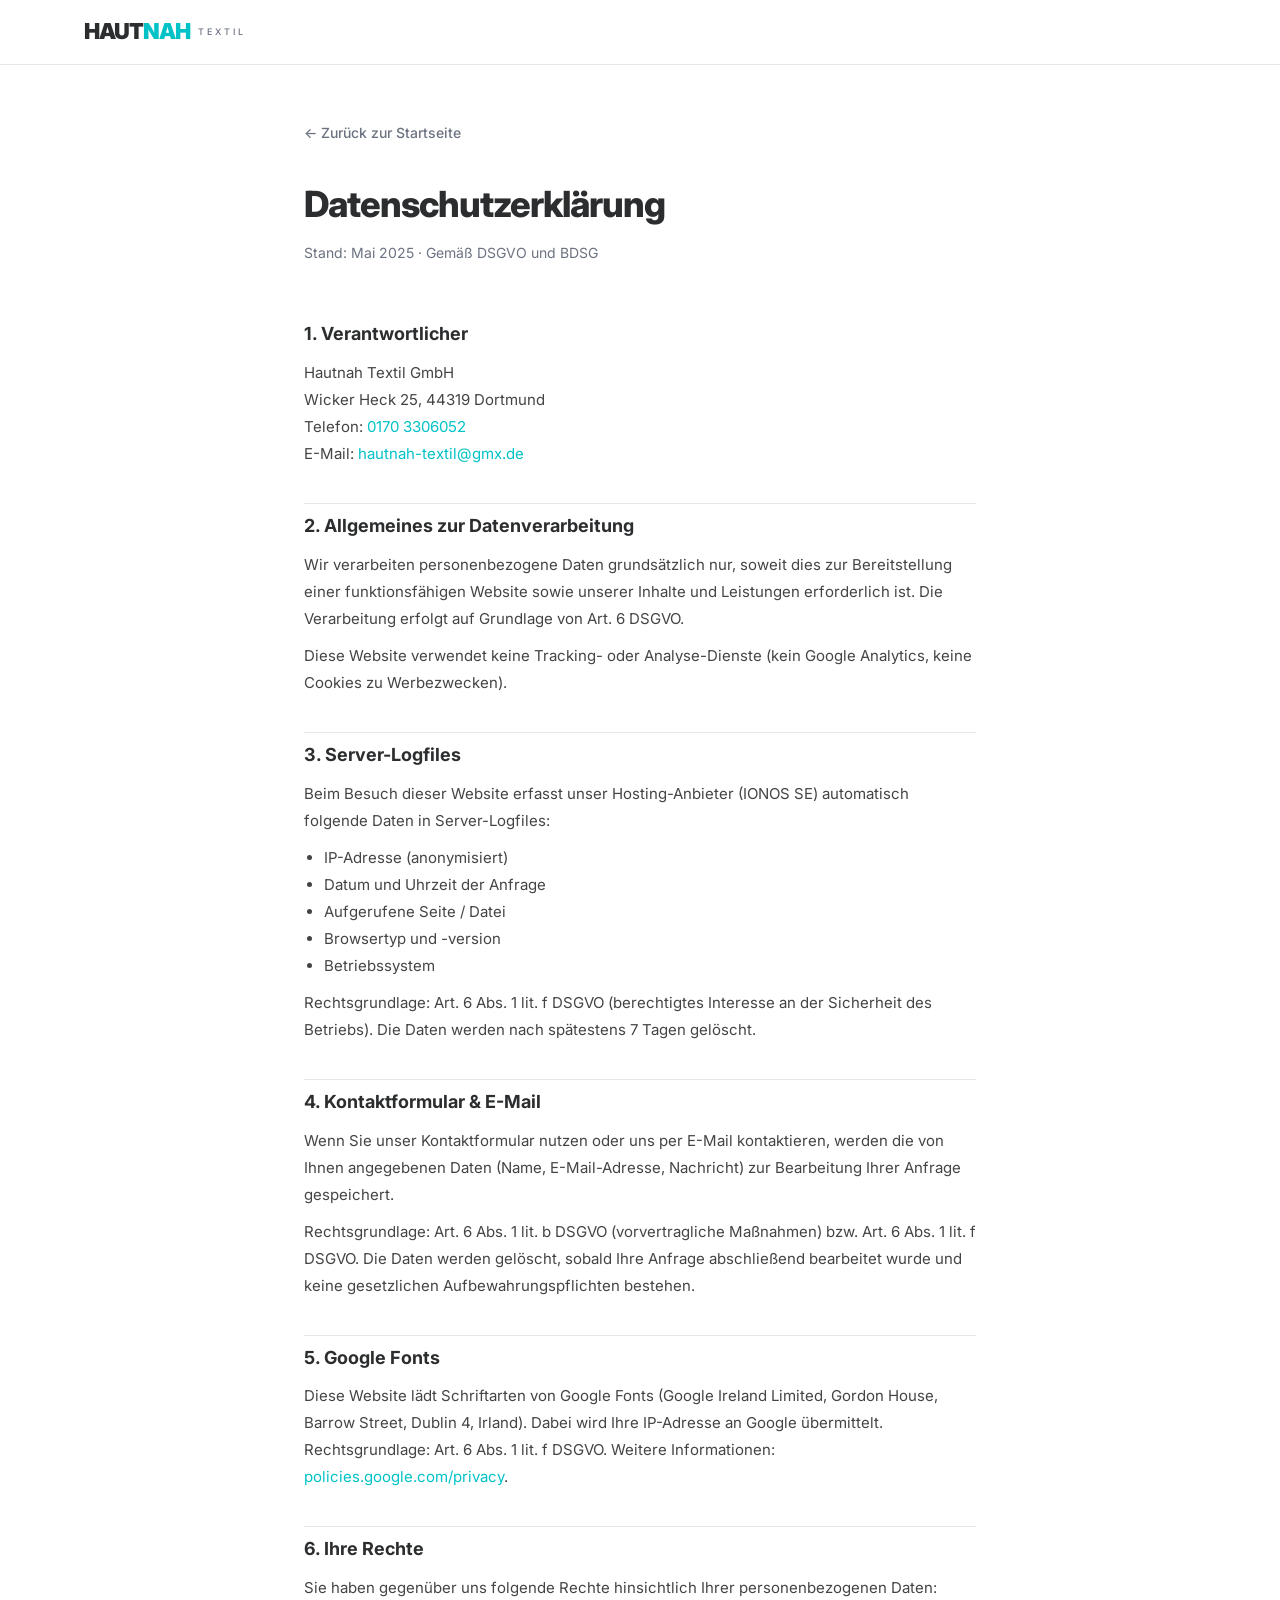
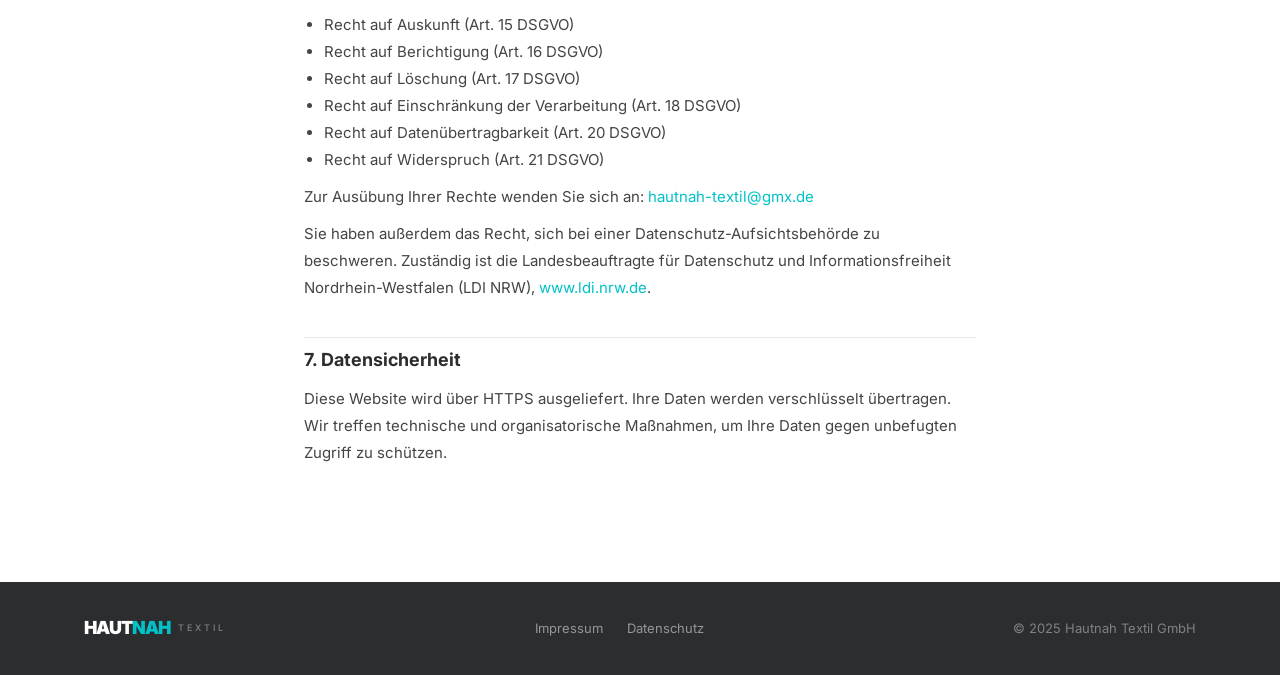
==== datenschutz.html @ 2d6e1c29 "Initial: Hautnah Textil Phase 1 Homepage" ====
<!DOCTYPE html>
<html lang="de">
<head>
  <meta charset="UTF-8">
  <meta name="viewport" content="width=device-width, initial-scale=1.0">
  <title>Datenschutz – HAUT NAH Textil</title>
  <link rel="preconnect" href="https://fonts.googleapis.com">
  <link rel="preconnect" href="https://fonts.gstatic.com" crossorigin>
  <link href="https://fonts.googleapis.com/css2?family=Inter:wght@300;400;500;600;700;900&display=swap" rel="stylesheet">
  <link rel="stylesheet" href="style.css">
  <style>
    .legal-wrap { max-width: 720px; margin: 0 auto; padding: 120px 24px 80px; }
    .legal-wrap h1 { font-size: 36px; font-weight: 800; letter-spacing: -1px; margin-bottom: 8px; }
    .legal-wrap .sub { color: var(--muted); margin-bottom: 48px; font-size: 14px; }
    .legal-section { margin-bottom: 36px; }
    .legal-section h2 { font-size: 18px; font-weight: 700; margin-bottom: 10px; color: var(--anthrazit); padding-top: 8px; border-top: 1px solid var(--border); }
    .legal-section:first-of-type h2 { border-top: none; }
    .legal-section p { font-size: 15px; color: #444; line-height: 1.8; margin-bottom: 10px; }
    .legal-section ul { padding-left: 20px; margin-bottom: 10px; }
    .legal-section li { font-size: 15px; color: #444; line-height: 1.8; list-style: disc; }
    .legal-section a { color: var(--cyan); }
    .legal-section a:hover { text-decoration: underline; }
    .back-link { display: inline-flex; align-items: center; gap: 6px; font-size: 14px; font-weight: 500; color: var(--muted); margin-bottom: 32px; transition: color .2s; }
    .back-link:hover { color: var(--cyan); }
  </style>
</head>
<body>

  <nav class="nav">
    <div class="nav-inner">
      <a href="index.html" class="logo">
        <span class="logo-haut">HAUT</span><span class="logo-nah">NAH</span>
        <span class="logo-sub">TEXTIL</span>
      </a>
    </div>
  </nav>

  <div class="legal-wrap">
    <a href="index.html" class="back-link">← Zurück zur Startseite</a>
    <h1>Datenschutzerklärung</h1>
    <p class="sub">Stand: Mai 2025 · Gemäß DSGVO und BDSG</p>

    <div class="legal-section">
      <h2>1. Verantwortlicher</h2>
      <p>
        Hautnah Textil GmbH<br>
        Wicker Heck 25, 44319 Dortmund<br>
        Telefon: <a href="tel:+4901703306052">0170 3306052</a><br>
        E-Mail: <a href="mailto:hautnah-textil@gmx.de">hautnah-textil@gmx.de</a>
      </p>
    </div>

    <div class="legal-section">
      <h2>2. Allgemeines zur Datenverarbeitung</h2>
      <p>Wir verarbeiten personenbezogene Daten grundsätzlich nur, soweit dies zur Bereitstellung einer funktionsfähigen Website sowie unserer Inhalte und Leistungen erforderlich ist. Die Verarbeitung erfolgt auf Grundlage von Art. 6 DSGVO.</p>
      <p>Diese Website verwendet keine Tracking- oder Analyse-Dienste (kein Google Analytics, keine Cookies zu Werbezwecken).</p>
    </div>

    <div class="legal-section">
      <h2>3. Server-Logfiles</h2>
      <p>Beim Besuch dieser Website erfasst unser Hosting-Anbieter (IONOS SE) automatisch folgende Daten in Server-Logfiles:</p>
      <ul>
        <li>IP-Adresse (anonymisiert)</li>
        <li>Datum und Uhrzeit der Anfrage</li>
        <li>Aufgerufene Seite / Datei</li>
        <li>Browsertyp und -version</li>
        <li>Betriebssystem</li>
      </ul>
      <p>Rechtsgrundlage: Art. 6 Abs. 1 lit. f DSGVO (berechtigtes Interesse an der Sicherheit des Betriebs). Die Daten werden nach spätestens 7 Tagen gelöscht.</p>
    </div>

    <div class="legal-section">
      <h2>4. Kontaktformular & E-Mail</h2>
      <p>Wenn Sie unser Kontaktformular nutzen oder uns per E-Mail kontaktieren, werden die von Ihnen angegebenen Daten (Name, E-Mail-Adresse, Nachricht) zur Bearbeitung Ihrer Anfrage gespeichert.</p>
      <p>Rechtsgrundlage: Art. 6 Abs. 1 lit. b DSGVO (vorvertragliche Maßnahmen) bzw. Art. 6 Abs. 1 lit. f DSGVO. Die Daten werden gelöscht, sobald Ihre Anfrage abschließend bearbeitet wurde und keine gesetzlichen Aufbewahrungspflichten bestehen.</p>
    </div>

    <div class="legal-section">
      <h2>5. Google Fonts</h2>
      <p>Diese Website lädt Schriftarten von Google Fonts (Google Ireland Limited, Gordon House, Barrow Street, Dublin 4, Irland). Dabei wird Ihre IP-Adresse an Google übermittelt. Rechtsgrundlage: Art. 6 Abs. 1 lit. f DSGVO. Weitere Informationen: <a href="https://policies.google.com/privacy" target="_blank" rel="noopener">policies.google.com/privacy</a>.</p>
    </div>

    <div class="legal-section">
      <h2>6. Ihre Rechte</h2>
      <p>Sie haben gegenüber uns folgende Rechte hinsichtlich Ihrer personenbezogenen Daten:</p>
      <ul>
        <li>Recht auf Auskunft (Art. 15 DSGVO)</li>
        <li>Recht auf Berichtigung (Art. 16 DSGVO)</li>
        <li>Recht auf Löschung (Art. 17 DSGVO)</li>
        <li>Recht auf Einschränkung der Verarbeitung (Art. 18 DSGVO)</li>
        <li>Recht auf Datenübertragbarkeit (Art. 20 DSGVO)</li>
        <li>Recht auf Widerspruch (Art. 21 DSGVO)</li>
      </ul>
      <p>Zur Ausübung Ihrer Rechte wenden Sie sich an: <a href="mailto:hautnah-textil@gmx.de">hautnah-textil@gmx.de</a></p>
      <p>Sie haben außerdem das Recht, sich bei einer Datenschutz-Aufsichtsbehörde zu beschweren. Zuständig ist die Landesbeauftragte für Datenschutz und Informationsfreiheit Nordrhein-Westfalen (LDI NRW), <a href="https://www.ldi.nrw.de" target="_blank" rel="noopener">www.ldi.nrw.de</a>.</p>
    </div>

    <div class="legal-section">
      <h2>7. Datensicherheit</h2>
      <p>Diese Website wird über HTTPS ausgeliefert. Ihre Daten werden verschlüsselt übertragen. Wir treffen technische und organisatorische Maßnahmen, um Ihre Daten gegen unbefugten Zugriff zu schützen.</p>
    </div>
  </div>

  <footer class="footer">
    <div class="container footer-inner">
      <div class="footer-logo">
        <span class="logo-haut">HAUT</span><span class="logo-nah">NAH</span>
        <span class="logo-sub">TEXTIL</span>
      </div>
      <div class="footer-links">
        <a href="impressum.html">Impressum</a>
        <a href="datenschutz.html">Datenschutz</a>
      </div>
      <p class="footer-copy">© 2025 Hautnah Textil GmbH</p>
    </div>
  </footer>

</body>
</html>
---- style.css ----
/* ── Reset & Base ──────────────────────────────────────────────────────────── */
*, *::before, *::after { box-sizing: border-box; margin: 0; padding: 0; }

:root {
  --anthrazit: #2B2D2F;
  --cyan:      #00C2C7;
  --cyan-dk:   #009fa4;
  --white:     #ffffff;
  --off:       #f5f5f5;
  --muted:     #6b7280;
  --border:    #e5e7eb;
  --radius:    12px;
  --shadow:    0 4px 24px rgba(0,0,0,.08);
}

html { scroll-behavior: smooth; }

body {
  font-family: 'Inter', sans-serif;
  color: var(--anthrazit);
  background: var(--white);
  line-height: 1.6;
  -webkit-font-smoothing: antialiased;
}

a { text-decoration: none; color: inherit; }
ul { list-style: none; }

.container {
  max-width: 1160px;
  margin: 0 auto;
  padding: 0 24px;
}

/* ── Buttons ───────────────────────────────────────────────────────────────── */
.btn-primary {
  display: inline-block;
  background: var(--cyan);
  color: var(--white);
  font-weight: 600;
  font-size: 15px;
  padding: 14px 32px;
  border-radius: var(--radius);
  border: none;
  cursor: pointer;
  transition: background .2s, transform .15s;
}
.btn-primary:hover { background: var(--cyan-dk); transform: translateY(-1px); }
.btn-ghost {
  display: inline-block;
  color: var(--anthrazit);
  font-weight: 600;
  font-size: 15px;
  padding: 14px 32px;
  border-radius: var(--radius);
  border: 2px solid var(--border);
  transition: border-color .2s;
}
.btn-ghost:hover { border-color: var(--cyan); color: var(--cyan); }
.btn-full { width: 100%; text-align: center; }
.btn-nav {
  background: var(--cyan);
  color: var(--white) !important;
  padding: 9px 20px;
  border-radius: 8px;
  font-weight: 600;
  font-size: 14px;
  transition: background .2s;
}
.btn-nav:hover { background: var(--cyan-dk); }

/* ── Logo ──────────────────────────────────────────────────────────────────── */
.logo { display: flex; align-items: baseline; gap: 0; }
.logo-haut {
  font-size: 22px;
  font-weight: 900;
  letter-spacing: -1px;
  color: var(--anthrazit);
}
.logo-nah {
  font-size: 22px;
  font-weight: 900;
  letter-spacing: -1px;
  color: var(--cyan);
}
.logo-sub {
  font-size: 9px;
  font-weight: 500;
  letter-spacing: 3px;
  color: var(--muted);
  margin-left: 8px;
  text-transform: uppercase;
  align-self: center;
}

/* ── Nav ───────────────────────────────────────────────────────────────────── */
.nav {
  position: fixed;
  top: 0; left: 0; right: 0;
  z-index: 100;
  background: rgba(255,255,255,.95);
  backdrop-filter: blur(12px);
  border-bottom: 1px solid var(--border);
  transition: box-shadow .3s;
}
.nav.scrolled { box-shadow: 0 2px 20px rgba(0,0,0,.08); }
.nav-inner {
  max-width: 1160px;
  margin: 0 auto;
  padding: 0 24px;
  height: 64px;
  display: flex;
  align-items: center;
  justify-content: space-between;
}
.nav-links {
  display: flex;
  align-items: center;
  gap: 32px;
  font-size: 14px;
  font-weight: 500;
}
.nav-links a:not(.btn-nav):hover { color: var(--cyan); }
.burger {
  display: none;
  flex-direction: column;
  gap: 5px;
  background: none;
  border: none;
  cursor: pointer;
  padding: 4px;
}
.burger span {
  display: block;
  width: 22px; height: 2px;
  background: var(--anthrazit);
  border-radius: 2px;
  transition: .3s;
}
.mobile-menu {
  display: none;
  flex-direction: column;
  padding: 16px 24px 20px;
  gap: 16px;
  font-size: 15px;
  font-weight: 500;
  border-top: 1px solid var(--border);
}
.mobile-menu.open { display: flex; }
.mobile-menu .btn-nav { text-align: center; }

/* ── Hero ──────────────────────────────────────────────────────────────────── */
.hero {
  min-height: 100vh;
  display: flex;
  align-items: center;
  padding: 96px 24px 64px;
  max-width: 1160px;
  margin: 0 auto;
  gap: 64px;
}
.hero-content { flex: 1; }
.hero-wordmark {
  display: flex;
  gap: 0;
  line-height: 1;
  margin-bottom: 28px;
}
.hw-haut {
  font-size: clamp(72px, 12vw, 140px);
  font-weight: 900;
  letter-spacing: -4px;
  color: var(--anthrazit);
}
.hw-nah {
  font-size: clamp(72px, 12vw, 140px);
  font-weight: 900;
  letter-spacing: -4px;
  color: var(--cyan);
}
.hero-claim {
  font-size: clamp(20px, 3vw, 28px);
  font-weight: 600;
  margin-bottom: 16px;
  color: var(--anthrazit);
}
.hero-sub {
  font-size: 16px;
  color: var(--muted);
  max-width: 480px;
  margin-bottom: 36px;
  line-height: 1.7;
}
.hero-cta { display: flex; gap: 12px; flex-wrap: wrap; }
.hero-visual {
  flex: 0 0 auto;
  display: flex;
  align-items: center;
  justify-content: center;
}
.hero-badge {
  width: 180px; height: 180px;
  border-radius: 50%;
  background: var(--cyan);
  display: flex;
  flex-direction: column;
  align-items: center;
  justify-content: center;
  color: var(--white);
  text-align: center;
  box-shadow: 0 12px 40px rgba(0,194,199,.3);
}
.badge-num { font-size: 42px; font-weight: 900; line-height: 1; }
.badge-txt { font-size: 13px; font-weight: 500; opacity: .9; margin-top: 4px; }

/* ── Section Head ──────────────────────────────────────────────────────────── */
.section-head {
  text-align: center;
  max-width: 580px;
  margin: 0 auto 56px;
}
.label {
  display: inline-block;
  font-size: 12px;
  font-weight: 600;
  letter-spacing: 2px;
  text-transform: uppercase;
  color: var(--cyan);
  margin-bottom: 12px;
}
.section-head h2 {
  font-size: clamp(28px, 4vw, 42px);
  font-weight: 800;
  letter-spacing: -1px;
  margin-bottom: 16px;
}
.section-head p { color: var(--muted); font-size: 16px; }

/* ── Leistungen ────────────────────────────────────────────────────────────── */
.leistungen { padding: 96px 24px; background: var(--off); }
.cards {
  display: grid;
  grid-template-columns: repeat(auto-fit, minmax(240px, 1fr));
  gap: 24px;
}
.card {
  background: var(--white);
  border-radius: var(--radius);
  padding: 32px;
  box-shadow: var(--shadow);
  transition: transform .2s, box-shadow .2s;
}
.card:hover { transform: translateY(-4px); box-shadow: 0 12px 40px rgba(0,0,0,.12); }
.card--accent { background: var(--anthrazit); color: var(--white); }
.card--accent p { color: rgba(255,255,255,.7); }
.card--accent li { color: rgba(255,255,255,.85); }
.card-icon { font-size: 32px; margin-bottom: 16px; }
.card h3 { font-size: 18px; font-weight: 700; margin-bottom: 10px; }
.card p { font-size: 14px; color: var(--muted); margin-bottom: 16px; line-height: 1.7; }
.card ul { display: flex; flex-direction: column; gap: 6px; }
.card li {
  font-size: 13px;
  color: var(--muted);
  padding-left: 16px;
  position: relative;
}
.card li::before {
  content: '✓';
  position: absolute;
  left: 0;
  color: var(--cyan);
  font-weight: 700;
}
.card--accent li::before { color: var(--cyan); }

/* ── USPs ──────────────────────────────────────────────────────────────────── */
.usps { padding: 64px 24px; }
.usps-inner {
  display: grid;
  grid-template-columns: repeat(auto-fit, minmax(200px, 1fr));
  gap: 32px;
  text-align: center;
}
.usp-icon { font-size: 32px; display: block; margin-bottom: 12px; }
.usp h4 { font-size: 16px; font-weight: 700; margin-bottom: 8px; }
.usp p { font-size: 14px; color: var(--muted); }

/* ── Ablauf ────────────────────────────────────────────────────────────────── */
.ablauf { padding: 96px 24px; background: var(--anthrazit); color: var(--white); }
.ablauf .section-head h2 { color: var(--white); }
.ablauf .section-head p { color: rgba(255,255,255,.6); }
.steps {
  display: flex;
  align-items: flex-start;
  gap: 16px;
  flex-wrap: wrap;
  justify-content: center;
}
.step {
  flex: 1;
  min-width: 180px;
  max-width: 220px;
}
.step-num {
  font-size: 42px;
  font-weight: 900;
  color: var(--cyan);
  line-height: 1;
  margin-bottom: 12px;
}
.step h3 { font-size: 16px; font-weight: 700; margin-bottom: 8px; }
.step p { font-size: 14px; color: rgba(255,255,255,.6); line-height: 1.7; }
.step-arrow {
  font-size: 24px;
  color: var(--cyan);
  margin-top: 16px;
  flex: 0;
}

/* ── Kontakt ───────────────────────────────────────────────────────────────── */
.kontakt { padding: 96px 24px; }
.kontakt-inner {
  display: grid;
  grid-template-columns: 1fr 1fr;
  gap: 64px;
  align-items: start;
}
.kontakt-text .label { margin-bottom: 12px; }
.kontakt-text h2 {
  font-size: clamp(28px, 4vw, 42px);
  font-weight: 800;
  letter-spacing: -1px;
  margin-bottom: 16px;
}
.kontakt-text p { color: var(--muted); font-size: 16px; margin-bottom: 32px; }
.kontakt-infos { display: flex; flex-direction: column; gap: 12px; }
.kontakt-link {
  display: flex;
  align-items: center;
  gap: 10px;
  font-size: 15px;
  font-weight: 500;
  color: var(--anthrazit);
  transition: color .2s;
}
.kontakt-link:hover { color: var(--cyan); }
.kontakt-wa { color: #25D366; }
.kontakt-wa:hover { color: #1da851; }

.kontakt-form { display: flex; flex-direction: column; gap: 16px; }
.form-row { display: grid; grid-template-columns: 1fr 1fr; gap: 12px; }
input, select, textarea {
  width: 100%;
  padding: 13px 16px;
  border: 1.5px solid var(--border);
  border-radius: 8px;
  font-family: inherit;
  font-size: 14px;
  color: var(--anthrazit);
  background: var(--white);
  transition: border-color .2s;
  outline: none;
}
input:focus, select:focus, textarea:focus { border-color: var(--cyan); }
textarea { resize: vertical; }
.form-hint { font-size: 12px; color: var(--muted); text-align: center; }

/* ── Footer ────────────────────────────────────────────────────────────────── */
.footer { background: var(--anthrazit); padding: 32px 24px; }
.footer-inner {
  display: flex;
  align-items: center;
  justify-content: space-between;
  flex-wrap: wrap;
  gap: 16px;
}
.footer-logo { display: flex; align-items: baseline; }
.footer .logo-haut { font-size: 18px; color: var(--white); }
.footer .logo-nah { font-size: 18px; color: var(--cyan); }
.footer .logo-sub { color: rgba(255,255,255,.4); }
.footer-links { display: flex; gap: 24px; }
.footer-links a { font-size: 13px; color: rgba(255,255,255,.5); transition: color .2s; }
.footer-links a:hover { color: var(--white); }
.footer-copy { font-size: 13px; color: rgba(255,255,255,.4); }

/* ── Responsive ────────────────────────────────────────────────────────────── */
@media (max-width: 768px) {
  .nav-links { display: none; }
  .burger { display: flex; }

  .hero {
    flex-direction: column;
    min-height: auto;
    padding-top: 88px;
    text-align: center;
    gap: 40px;
  }
  .hero-wordmark { justify-content: center; }
  .hw-haut, .hw-nah { font-size: clamp(60px, 18vw, 100px); letter-spacing: -3px; }
  .hero-sub { margin: 0 auto 36px; }
  .hero-cta { justify-content: center; }
  .hero-visual { order: -1; }
  .hero-badge { width: 140px; height: 140px; }
  .badge-num { font-size: 32px; }

  .steps { flex-direction: column; align-items: center; }
  .step { max-width: 100%; text-align: center; }
  .step-arrow { display: none; }

  .kontakt-inner { grid-template-columns: 1fr; gap: 40px; }
  .form-row { grid-template-columns: 1fr; }

  .footer-inner { flex-direction: column; text-align: center; }
}

@media (max-width: 480px) {
  .hero-cta { flex-direction: column; }
  .btn-primary, .btn-ghost { width: 100%; text-align: center; }
}
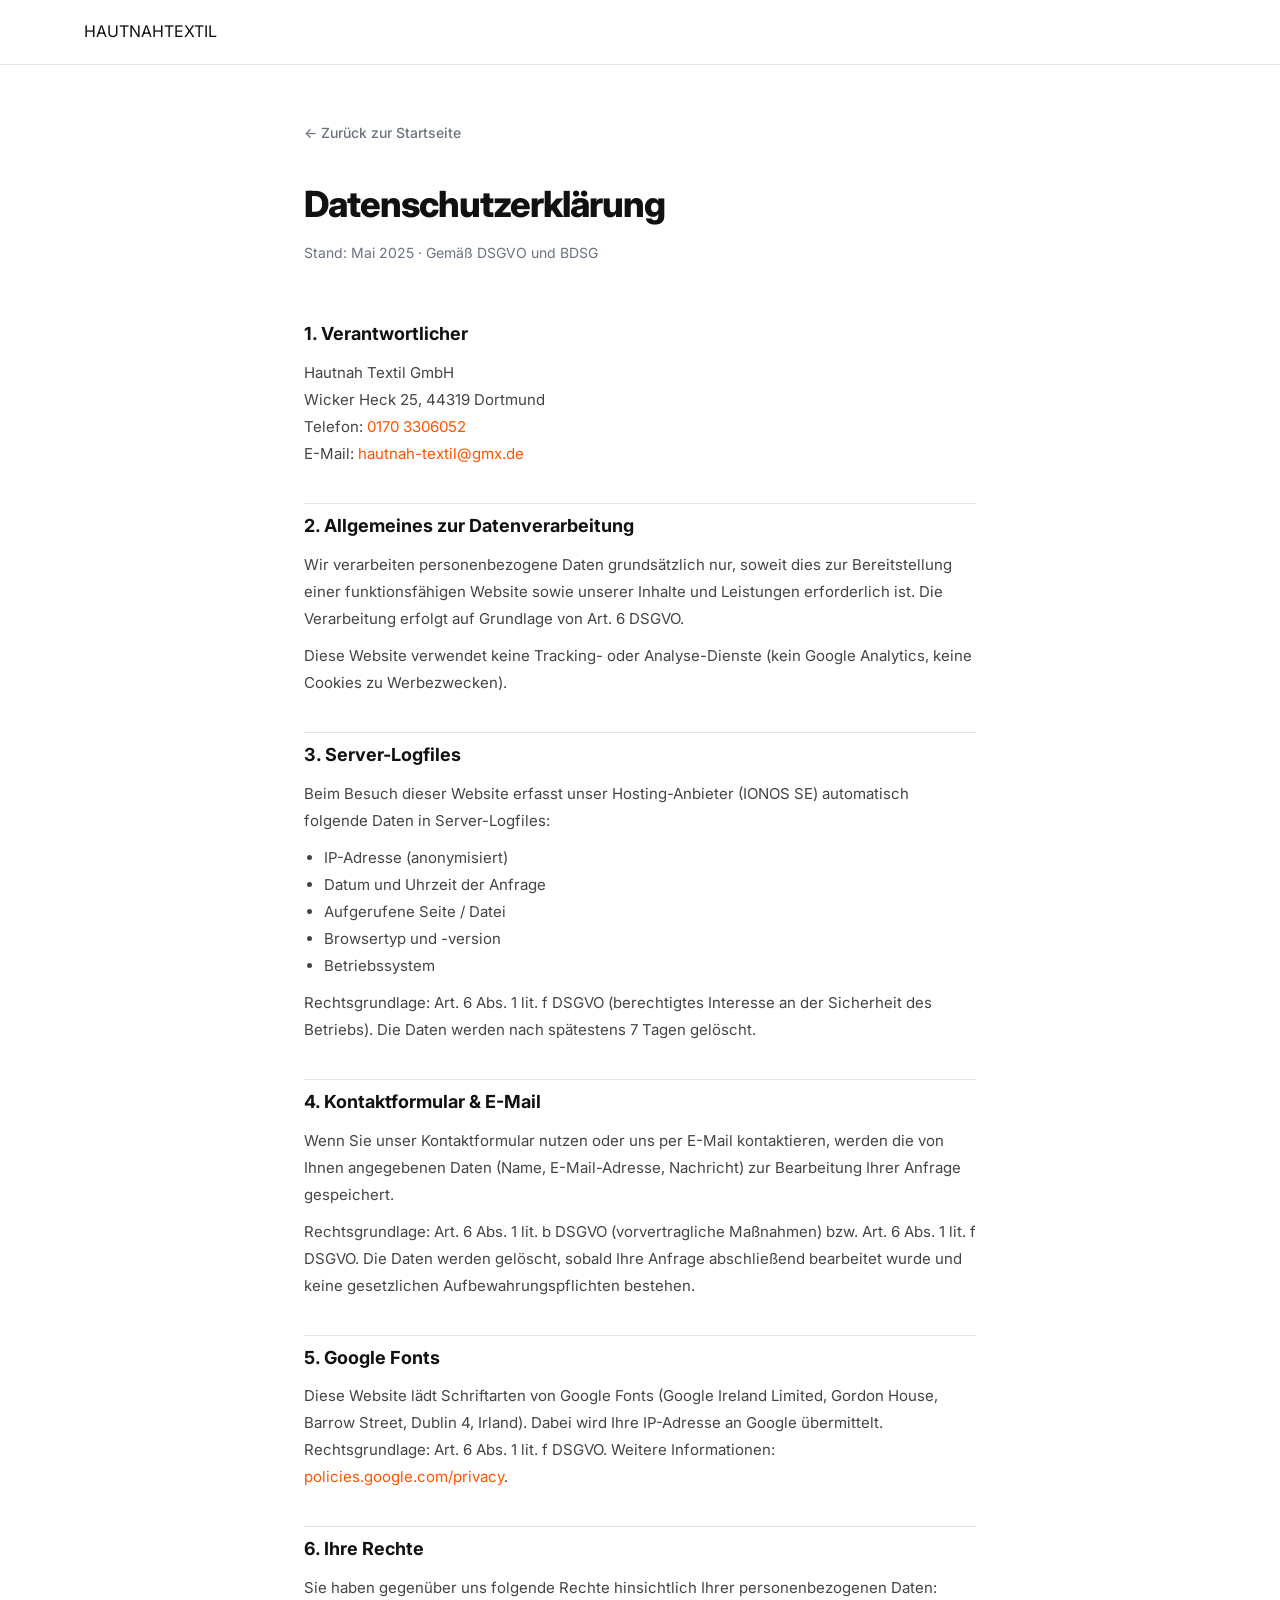
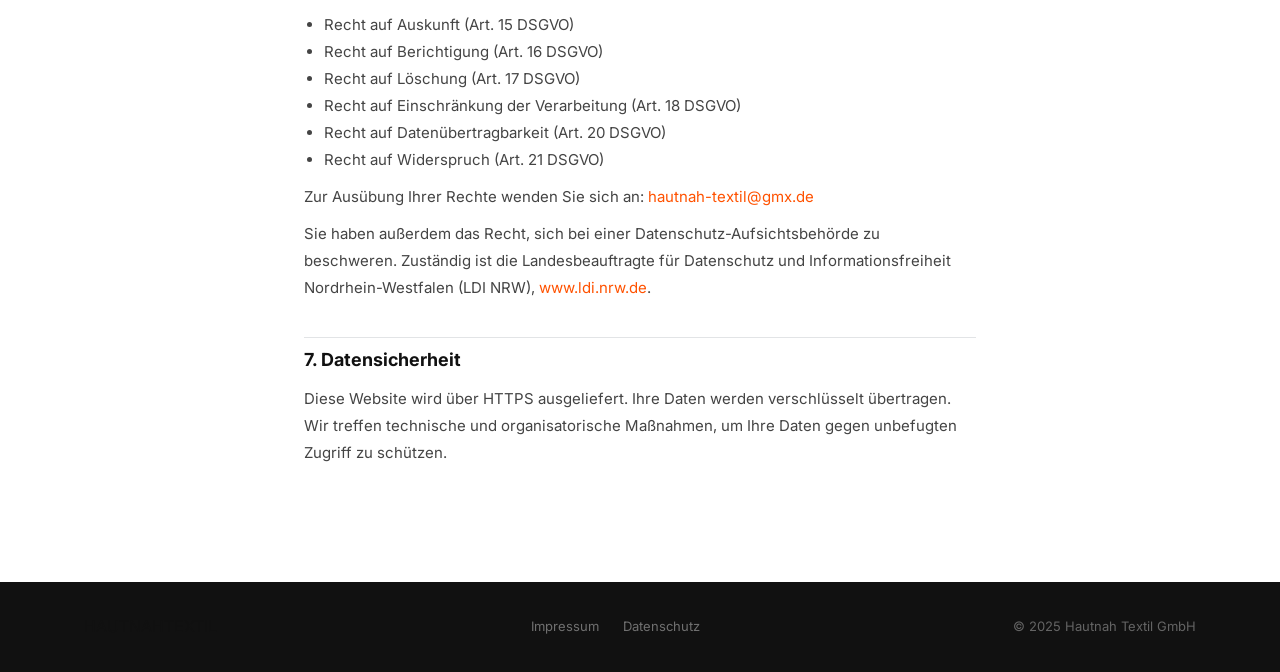
==== commit 8e842c54: "Analytics: Umami-Tracking-Snippet auf allen Seiten (cookielos) Eigene, DSGVO-freundliche Web-Statist" ====
--- a/datenschutz.html
+++ b/datenschutz.html
@@ -23,6 +23,7 @@
     .back-link { display: inline-flex; align-items: center; gap: 6px; font-size: 14px; font-weight: 500; color: var(--muted); margin-bottom: 32px; transition: color .2s; }
     .back-link:hover { color: var(--cyan); }
   </style>
+    <script defer src="https://analytics.damntools.de/script.js" data-website-id="b19696ce-0dbf-492f-91c9-340fdf4747a9"></script>
 </head>
 <body>
 
--- a/style.css
+++ b/style.css
@@ -1,16 +1,120 @@
+/* ── Intro Splash ──────────────────────────────────────────────────────────── */
+/* Wiederkehrender Besuch in derselben Session: Intro überspringen, Inhalt sofort zeigen */
+.intro-seen .intro { display: none !important; }
+.intro-seen .anim-up { opacity: 1; transform: none; transition: none; }
+
+.intro {
+  position: fixed;
+  top: 0; left: 0; right: 0; bottom: 0;
+  z-index: 9999;
+  background: #111;
+  overflow: hidden;
+  pointer-events: none;
+}
+.intro-video {
+  position: absolute;
+  top: 50%;
+  left: 50%;
+  width: 100vw;
+  height: 56.25vw;
+  min-height: 100vh;
+  min-width: 177.78vh;
+  transform: translate(-50%, -50%);
+  opacity: 0;
+  animation: video-in .9s ease .1s forwards;
+}
+.intro-overlay {
+  position: absolute;
+  top: 0; left: 0; right: 0; bottom: 0;
+  background: rgba(0,0,0,.45);
+}
+.intro-logo-img {
+  position: absolute;
+  top: 50%;
+  left: 50%;
+  transform: translate(-50%, calc(-50% + 16px));
+  z-index: 1;
+  width: clamp(240px, 50vw, 480px);
+  opacity: 0;
+  animation: fade-up .6s cubic-bezier(.22,1,.36,1) .4s forwards;
+  filter: brightness(0) invert(1);
+}
+.intro.exit {
+  animation: iris-close .7s cubic-bezier(.4,0,.6,1) forwards;
+}
+/* Autoplay blockiert (z.B. iOS-Stromsparmodus): Standbild ausblenden, Logo-Splash bleibt */
+.intro.kein-video .intro-video { opacity: 0 !important; }
+@keyframes video-in   { to { opacity: 1; } }
+@keyframes fade-up    { to { opacity: 1; transform: translate(-50%, -50%); } }
+@keyframes iris-close {
+  from { clip-path: circle(150% at 50% 50%); }
+  to   { clip-path: circle(0%   at 50% 50%); }
+}
+@media (max-width: 768px) {
+  .intro-logo-img { width: clamp(180px, 70vw, 300px); }
+  .intro-overlay  { background: rgba(0,0,0,.55); }
+}
+
+/* ── Hero Animations ───────────────────────────────────────────────────────── */
+.anim-up {
+  opacity: 0;
+  transform: translateY(20px);
+  transition: opacity .6s ease, transform .6s cubic-bezier(.22,1,.36,1);
+}
+.anim-up.visible {
+  opacity: 1;
+  transform: translateY(0);
+}
+
+/* ── Scroll-Reveal (per reveal.js) ─────────────────────────────────────────── */
+/* .sr wird vom Head-Skript früh gesetzt → Verstecken greift vor dem ersten Paint */
+.sr .reveal {
+  opacity: 0;
+  transform: translateY(36px);
+  transition: opacity .8s cubic-bezier(.22,1,.36,1), transform .8s cubic-bezier(.22,1,.36,1);
+  will-change: opacity, transform;
+}
+.sr .reveal.in { opacity: 1; transform: none; }
+.sr .reveal.r-scale { transform: scale(.94) translateY(22px); }
+.sr .reveal.r-scale.in { transform: none; }
+@media (prefers-reduced-motion: reduce) {
+  .sr .reveal, .sr .reveal.r-scale {
+    opacity: 1 !important; transform: none !important; transition: none !important;
+  }
+}
+
+/* Kontakt: Kategorie-Buttons leuchten gestaffelt einmal auf (per reveal.js getriggert) */
+@keyframes katGlow {
+  0%   { box-shadow: 0 0 0 0 rgba(255,82,0,0); }
+  30%  { box-shadow: 0 0 0 4px rgba(255,82,0,.30), 0 8px 22px rgba(255,82,0,.32);
+         border-color: var(--cyan); color: var(--cyan); transform: translateY(-3px); }
+  100% { box-shadow: 0 0 0 0 rgba(255,82,0,0); }
+}
+.kat-btn.kat-glow { animation: katGlow .85s ease; }
+@media (prefers-reduced-motion: reduce) { .kat-btn.kat-glow { animation: none; } }
+
+/* WhatsApp-Link: blinkt grün auf und bleibt grün (per reveal.js, ~2s nach der Button-Welle) */
+@keyframes waBlink { 0%,100% { opacity: 1; } 50% { opacity: .15; } }
+.kontakt-wa-klein.wa-blink { animation: waBlink .7s ease both; }
+.kontakt-wa-klein svg { width: 16px; height: 16px; vertical-align: -3px; margin-right: 6px; fill: currentColor; }
+.kontakt-wa-klein.wa-green { color: #25D366 !important; text-shadow: 0 0 8px rgba(37,211,102,.30); }
+.kontakt-wa-klein.wa-green:hover { color: #3be57d !important; }
+@media (prefers-reduced-motion: reduce) { .kontakt-wa-klein.wa-blink { animation: none; } }
+
 /* ── Reset & Base ──────────────────────────────────────────────────────────── */
 *, *::before, *::after { box-sizing: border-box; margin: 0; padding: 0; }
 
 :root {
-  --anthrazit: #2B2D2F;
-  --cyan:      #00C2C7;
-  --cyan-dk:   #009fa4;
+  --anthrazit: #111111;
+  --anthrazit-2: #111111;
+  --cyan:      #FF5200;
+  --cyan-dk:   #e04600;
   --white:     #ffffff;
-  --off:       #f5f5f5;
+  --off:       #f4f5f6;
   --muted:     #6b7280;
-  --border:    #e5e7eb;
-  --radius:    12px;
-  --shadow:    0 4px 24px rgba(0,0,0,.08);
+  --border:    #e2e4e6;
+  --radius:    6px;
+  --shadow:    0 2px 16px rgba(0,0,0,.06);
 }
 
 html { scroll-behavior: smooth; }
@@ -37,24 +141,25 @@
   display: inline-block;
   background: var(--cyan);
   color: var(--white);
-  font-weight: 600;
+  font-weight: 700;
   font-size: 15px;
   padding: 14px 32px;
   border-radius: var(--radius);
   border: none;
   cursor: pointer;
   transition: background .2s, transform .15s;
+  letter-spacing: .3px;
 }
 .btn-primary:hover { background: var(--cyan-dk); transform: translateY(-1px); }
 .btn-ghost {
   display: inline-block;
   color: var(--anthrazit);
-  font-weight: 600;
+  font-weight: 700;
   font-size: 15px;
   padding: 14px 32px;
   border-radius: var(--radius);
   border: 2px solid var(--border);
-  transition: border-color .2s;
+  transition: border-color .2s, color .2s;
 }
 .btn-ghost:hover { border-color: var(--cyan); color: var(--cyan); }
 .btn-full { width: 100%; text-align: center; }
@@ -62,35 +167,23 @@
   background: var(--cyan);
   color: var(--white) !important;
   padding: 9px 20px;
-  border-radius: 8px;
-  font-weight: 600;
+  border-radius: var(--radius);
+  font-weight: 700;
   font-size: 14px;
   transition: background .2s;
 }
 .btn-nav:hover { background: var(--cyan-dk); }
 
 /* ── Logo ──────────────────────────────────────────────────────────────────── */
-.logo { display: flex; align-items: baseline; gap: 0; }
-.logo-haut {
-  font-size: 22px;
-  font-weight: 900;
-  letter-spacing: -1px;
-  color: var(--anthrazit);
-}
-.logo-nah {
-  font-size: 22px;
-  font-weight: 900;
-  letter-spacing: -1px;
-  color: var(--cyan);
-}
-.logo-sub {
-  font-size: 9px;
-  font-weight: 500;
-  letter-spacing: 3px;
-  color: var(--muted);
-  margin-left: 8px;
-  text-transform: uppercase;
-  align-self: center;
+.logo { display: flex; align-items: center; }
+.logo-img {
+  height: 36px;
+  width: auto;
+  display: block;
+}
+.logo-img--footer {
+  height: 28px;
+  filter: brightness(0) invert(1);
 }
 
 /* ── Nav ───────────────────────────────────────────────────────────────────── */
@@ -98,7 +191,7 @@
   position: fixed;
   top: 0; left: 0; right: 0;
   z-index: 100;
-  background: rgba(255,255,255,.95);
+  background: rgba(255,255,255,.96);
   backdrop-filter: blur(12px);
   border-bottom: 1px solid var(--border);
   transition: box-shadow .3s;
@@ -118,7 +211,7 @@
   align-items: center;
   gap: 32px;
   font-size: 14px;
-  font-weight: 500;
+  font-weight: 600;
 }
 .nav-links a:not(.btn-nav):hover { color: var(--cyan); }
 .burger {
@@ -143,105 +236,120 @@
   padding: 16px 24px 20px;
   gap: 16px;
   font-size: 15px;
-  font-weight: 500;
+  font-weight: 600;
   border-top: 1px solid var(--border);
 }
 .mobile-menu.open { display: flex; }
 .mobile-menu .btn-nav { text-align: center; }
 
-/* ── Hero ──────────────────────────────────────────────────────────────────── */
-.hero {
-  min-height: 100vh;
+/* ── Hero Banner (Stanno-Stil) ─────────────────────────────────────────────── */
+.hero-banner {
+  position: relative;
+  min-height: 90vh;
   display: flex;
   align-items: center;
-  padding: 96px 24px 64px;
-  max-width: 1160px;
-  margin: 0 auto;
-  gap: 64px;
-}
-.hero-content { flex: 1; }
-.hero-wordmark {
-  display: flex;
-  gap: 0;
+  overflow: hidden;
+}
+.hero-banner-bg {
+  position: absolute;
+  inset: 0;
+  background-size: cover;
+  background-position: center 30%;
+  transform: scale(1.03);
+  transition: transform 8s ease;
+}
+.hero-banner-bg.loaded { transform: scale(1); }
+.hero-banner-overlay {
+  position: absolute;
+  inset: 0;
+  background: linear-gradient(135deg, rgba(0,0,0,.78) 0%, rgba(0,0,0,.35) 100%);
+}
+.hero-banner-content {
+  position: relative;
+  z-index: 1;
+  padding: 140px 24px 80px;
+  color: #fff;
+  max-width: 720px;
+}
+.hero-banner-content h1 {
+  font-size: clamp(44px, 7.5vw, 88px);
+  font-weight: 900;
   line-height: 1;
-  margin-bottom: 28px;
-}
-.hw-haut {
-  font-size: clamp(72px, 12vw, 140px);
+  letter-spacing: -2px;
+  color: #fff;
+  margin: 12px 0 22px;
+  text-transform: uppercase;
+}
+.hero-eyebrow {
+  font-size: 13px;
+  font-weight: 700;
+  letter-spacing: 2.5px;
+  text-transform: uppercase;
+  color: var(--cyan);
+  margin-bottom: 0;
+}
+.hero-sub {
+  font-size: 17px;
+  color: rgba(255,255,255,.78);
+  max-width: 520px;
+  margin-bottom: 36px;
+  line-height: 1.75;
+}
+.hero-cta { display: flex; gap: 12px; flex-wrap: wrap; }
+.hero-banner-stats {
+  display: flex;
+  gap: 48px;
+  margin-top: 52px;
+  padding-top: 32px;
+  border-top: 1px solid rgba(255,255,255,.18);
+  flex-wrap: wrap;
+}
+.hero-banner-stat { display: flex; flex-direction: column; gap: 4px; }
+.hero-banner-stat-num {
+  font-size: 30px;
   font-weight: 900;
-  letter-spacing: -4px;
-  color: var(--anthrazit);
-}
-.hw-nah {
-  font-size: clamp(72px, 12vw, 140px);
-  font-weight: 900;
-  letter-spacing: -4px;
   color: var(--cyan);
-}
-.hero-claim {
-  font-size: clamp(20px, 3vw, 28px);
+  letter-spacing: -1px;
+  line-height: 1;
+}
+.hero-banner-stat-lbl {
+  font-size: 11px;
   font-weight: 600;
-  margin-bottom: 16px;
-  color: var(--anthrazit);
-}
-.hero-sub {
-  font-size: 16px;
-  color: var(--muted);
-  max-width: 480px;
-  margin-bottom: 36px;
-  line-height: 1.7;
-}
-.hero-cta { display: flex; gap: 12px; flex-wrap: wrap; }
-.hero-visual {
-  flex: 0 0 auto;
-  display: flex;
-  align-items: center;
-  justify-content: center;
-}
-.hero-badge {
-  width: 180px; height: 180px;
-  border-radius: 50%;
-  background: var(--cyan);
-  display: flex;
-  flex-direction: column;
-  align-items: center;
-  justify-content: center;
-  color: var(--white);
-  text-align: center;
-  box-shadow: 0 12px 40px rgba(0,194,199,.3);
-}
-.badge-num { font-size: 42px; font-weight: 900; line-height: 1; }
-.badge-txt { font-size: 13px; font-weight: 500; opacity: .9; margin-top: 4px; }
+  color: rgba(255,255,255,.55);
+  text-transform: uppercase;
+  letter-spacing: .8px;
+}
 
 /* ── Section Head ──────────────────────────────────────────────────────────── */
 .section-head {
   text-align: center;
-  max-width: 580px;
+  max-width: 600px;
   margin: 0 auto 56px;
 }
 .label {
   display: inline-block;
-  font-size: 12px;
-  font-weight: 600;
-  letter-spacing: 2px;
+  font-size: 11px;
+  font-weight: 700;
+  letter-spacing: 2.5px;
   text-transform: uppercase;
   color: var(--cyan);
-  margin-bottom: 12px;
+  margin-bottom: 14px;
 }
 .section-head h2 {
-  font-size: clamp(28px, 4vw, 42px);
+  font-size: clamp(26px, 4vw, 40px);
   font-weight: 800;
-  letter-spacing: -1px;
+  letter-spacing: -.5px;
   margin-bottom: 16px;
-}
-.section-head p { color: var(--muted); font-size: 16px; }
+  line-height: 1.15;
+}
+.section-head p { color: var(--muted); font-size: 16px; line-height: 1.7; }
 
 /* ── Leistungen ────────────────────────────────────────────────────────────── */
 .leistungen { padding: 96px 24px; background: var(--off); }
 .cards {
   display: grid;
   grid-template-columns: repeat(auto-fit, minmax(240px, 1fr));
-  gap: 24px;
+  gap: 20px;
 }
 .card {
   background: var(--white);
@@ -249,46 +357,245 @@
   padding: 32px;
   box-shadow: var(--shadow);
   transition: transform .2s, box-shadow .2s;
-}
-.card:hover { transform: translateY(-4px); box-shadow: 0 12px 40px rgba(0,0,0,.12); }
-.card--accent { background: var(--anthrazit); color: var(--white); }
-.card--accent p { color: rgba(255,255,255,.7); }
-.card--accent li { color: rgba(255,255,255,.85); }
-.card-icon { font-size: 32px; margin-bottom: 16px; }
-.card h3 { font-size: 18px; font-weight: 700; margin-bottom: 10px; }
-.card p { font-size: 14px; color: var(--muted); margin-bottom: 16px; line-height: 1.7; }
-.card ul { display: flex; flex-direction: column; gap: 6px; }
+  border-top: 3px solid transparent;
+}
+.card:hover {
+  transform: translateY(-3px);
+  box-shadow: 0 8px 32px rgba(0,0,0,.1);
+  border-top-color: var(--cyan);
+}
+.card--accent {
+  background: var(--cyan);
+  color: var(--white);
+  border-top-color: var(--cyan-dk);
+}
+.card--accent p { color: rgba(255,255,255,.8); }
+.card--accent li { color: rgba(255,255,255,.9); }
+.card-cat {
+  font-size: 10px;
+  font-weight: 700;
+  letter-spacing: 2px;
+  text-transform: uppercase;
+  color: var(--cyan);
+  margin-bottom: 12px;
+}
+.card h3 { font-size: 19px; font-weight: 800; margin-bottom: 10px; }
+.card p { font-size: 14px; color: var(--muted); margin-bottom: 20px; line-height: 1.7; }
+.card--accent .card-cat { color: rgba(255,255,255,.7); }
+.card--accent h3 { color: var(--white); }
+.card ul { display: flex; flex-direction: column; gap: 7px; }
 .card li {
   font-size: 13px;
   color: var(--muted);
-  padding-left: 16px;
+  padding-left: 14px;
   position: relative;
 }
 .card li::before {
-  content: '✓';
+  content: '';
   position: absolute;
   left: 0;
-  color: var(--cyan);
+  top: 8px;
+  width: 5px;
+  height: 5px;
+  border-radius: 50%;
+  background: var(--cyan);
+}
+.card--accent li { color: rgba(255,255,255,.9); }
+.card--accent .card li::before { background: rgba(255,255,255,.6); }
+
+/* ── Galerie ───────────────────────────────────────────────────────────────── */
+.galerie { overflow: hidden; }
+.galerie-grid {
+  display: grid;
+  grid-template-columns: 2fr 1fr 1fr;
+  height: 420px;
+}
+.galerie-bild {
+  position: relative;
+  overflow: hidden;
+  background-size: cover;
+  background-position: center;
+}
+.galerie-bild--1 {
+  background-color: var(--anthrazit);
+  background-image: url('assets/foto-showroom.webp');
+}
+.galerie-bild--2 {
+  background-color: #2a3540;
+  background-image: url('assets/foto-beratung.webp');
+}
+.galerie-bild--3 {
+  background-color: #1a2830;
+  background-image: url('assets/foto-guinea-team.jpg');
+  background-position: center 30%;
+}
+.galerie-overlay {
+  position: absolute;
+  inset: 0;
+  background: linear-gradient(to top, rgba(0,0,0,.7) 0%, rgba(0,0,0,.1) 60%);
+  display: flex;
+  align-items: flex-end;
+  padding: 24px;
+}
+.galerie-overlay span {
+  font-size: 13px;
   font-weight: 700;
-}
-.card--accent li::before { color: var(--cyan); }
+  letter-spacing: 2px;
+  text-transform: uppercase;
+  color: rgba(255,255,255,.7);
+}
+
+/* ── Charity ───────────────────────────────────────────────────────────────── */
+.charity { background: var(--anthrazit); overflow: hidden; }
+.charity-inner {
+  display: grid;
+  grid-template-columns: 1fr 1fr;
+  min-height: 380px;
+  max-height: 440px;
+  max-width: 1100px;
+  margin: 0 auto;
+}
+.charity-content {
+  padding: 56px 48px 56px 24px;
+  display: flex;
+  flex-direction: column;
+  justify-content: center;
+}
+.charity-img { position: relative; overflow: hidden; }
+.charity-img img {
+  width: 100%;
+  height: 100%;
+  max-height: 440px;
+  object-fit: cover;
+  object-position: center 10%;
+  display: block;
+  transition: transform .5s ease;
+}
+.charity-img:hover img { transform: scale(1.03); }
+@media (max-width: 768px) {
+  .charity-inner { grid-template-columns: 1fr; }
+  .charity-img { height: 320px; }
+  .charity-content { padding: 56px 24px 40px; }
+}
 
 /* ── USPs ──────────────────────────────────────────────────────────────────── */
-.usps { padding: 64px 24px; }
+.usps { padding: 80px 24px; }
 .usps-inner {
   display: grid;
-  grid-template-columns: repeat(auto-fit, minmax(200px, 1fr));
-  gap: 32px;
-  text-align: center;
-}
-.usp-icon { font-size: 32px; display: block; margin-bottom: 12px; }
+  grid-template-columns: repeat(auto-fit, minmax(220px, 1fr));
+  gap: 40px;
+}
+.usp-num {
+  font-size: 13px;
+  font-weight: 800;
+  letter-spacing: 1px;
+  color: var(--cyan);
+  margin-bottom: 10px;
+}
 .usp h4 { font-size: 16px; font-weight: 700; margin-bottom: 8px; }
-.usp p { font-size: 14px; color: var(--muted); }
+.usp p { font-size: 14px; color: var(--muted); line-height: 1.65; }
+
+/* ── Stanno Partner ────────────────────────────────────────────────────────── */
+.stanno { background: var(--anthrazit); }
+
+.stanno-banner {
+  position: relative;
+  padding: 80px 24px;
+  overflow: hidden;
+  color: var(--white);
+}
+.stanno-banner-bg {
+  position: absolute;
+  inset: 0;
+  background-image: url('https://www.stanno.com/media/wysiwyg/Stanno-DE/Stanno-F_r-Vereine-Hero-Banner-Mobile.webp');
+  background-size: cover;
+  background-position: center;
+  opacity: .25;
+}
+.stanno-banner-content {
+  position: relative;
+  z-index: 1;
+  max-width: 600px;
+}
+.stanno-banner-content h2 {
+  font-size: clamp(28px, 4vw, 44px);
+  font-weight: 900;
+  letter-spacing: -.5px;
+  margin: 12px 0 16px;
+  color: var(--white);
+}
+.stanno-banner-content p {
+  font-size: 16px;
+  color: rgba(255,255,255,.65);
+  line-height: 1.75;
+  margin-bottom: 28px;
+}
+.stanno-vorteile {
+  display: flex;
+  flex-direction: column;
+  gap: 10px;
+  margin-bottom: 32px;
+}
+.stanno-vorteil {
+  font-size: 14px;
+  color: rgba(255,255,255,.8);
+  padding-left: 18px;
+  position: relative;
+  line-height: 1.5;
+}
+.stanno-vorteil::before {
+  content: '';
+  position: absolute;
+  left: 0;
+  top: 7px;
+  width: 6px;
+  height: 6px;
+  border-radius: 50%;
+  background: var(--cyan);
+}
+
+.stanno-grid {
+  display: grid;
+  grid-template-columns: repeat(4, 1fr);
+  gap: 3px;
+  padding-top: 3px;
+}
+.stanno-item { position: relative; overflow: hidden; }
+.stanno-item-img {
+  height: 280px;
+  background-size: cover;
+  background-position: center;
+  background-color: #2a2c2e;
+  transition: transform .4s;
+}
+.stanno-item:hover .stanno-item-img { transform: scale(1.05); }
+.stanno-item-label {
+  position: absolute;
+  bottom: 0; left: 0; right: 0;
+  padding: 20px 16px 14px;
+  background: linear-gradient(to top, rgba(0,0,0,.75), transparent);
+  font-size: 13px;
+  font-weight: 700;
+  letter-spacing: 1.5px;
+  text-transform: uppercase;
+  color: rgba(255,255,255,.85);
+}
+
+@media (max-width: 768px) {
+  .stanno-banner { padding: 56px 20px; }
+  .stanno-banner-content h2 { font-size: 28px; }
+  .stanno-grid { grid-template-columns: repeat(2, 1fr); }
+  .stanno-item-img { height: 180px; }
+}
+@media (max-width: 480px) {
+  .stanno-grid { grid-template-columns: 1fr 1fr; }
+  .stanno-item-img { height: 140px; }
+}
 
 /* ── Ablauf ────────────────────────────────────────────────────────────────── */
-.ablauf { padding: 96px 24px; background: var(--anthrazit); color: var(--white); }
-.ablauf .section-head h2 { color: var(--white); }
-.ablauf .section-head p { color: rgba(255,255,255,.6); }
+.ablauf { padding: 96px 24px; background: var(--white); border-top: 1px solid var(--border); }
+.ablauf .section-head h2 { color: var(--anthrazit); }
+.ablauf .section-head p { color: var(--muted); }
 .steps {
   display: flex;
   align-items: flex-start;
@@ -302,58 +609,74 @@
   max-width: 220px;
 }
 .step-num {
-  font-size: 42px;
+  font-size: 40px;
   font-weight: 900;
   color: var(--cyan);
   line-height: 1;
-  margin-bottom: 12px;
-}
-.step h3 { font-size: 16px; font-weight: 700; margin-bottom: 8px; }
-.step p { font-size: 14px; color: rgba(255,255,255,.6); line-height: 1.7; }
+  margin-bottom: 14px;
+  letter-spacing: -1px;
+}
+.step h3 { font-size: 16px; font-weight: 700; margin-bottom: 8px; color: var(--anthrazit); }
+.step p { font-size: 14px; color: var(--muted); line-height: 1.7; }
 .step-arrow {
-  font-size: 24px;
-  color: var(--cyan);
-  margin-top: 16px;
   flex: 0;
+  width: 24px;
+  height: 2px;
+  background: var(--border);
+  margin-top: 28px;
+  position: relative;
+}
+.step-arrow::after {
+  content: '';
+  position: absolute;
+  right: -1px;
+  top: -4px;
+  width: 0;
+  height: 0;
+  border-top: 5px solid transparent;
+  border-bottom: 5px solid transparent;
+  border-left: 8px solid var(--border);
 }
 
 /* ── Kontakt ───────────────────────────────────────────────────────────────── */
-.kontakt { padding: 96px 24px; }
-.kontakt-inner {
-  display: grid;
-  grid-template-columns: 1fr 1fr;
-  gap: 64px;
-  align-items: start;
-}
-.kontakt-text .label { margin-bottom: 12px; }
-.kontakt-text h2 {
-  font-size: clamp(28px, 4vw, 42px);
-  font-weight: 800;
-  letter-spacing: -1px;
+.kontakt { padding: 110px 24px; background: var(--anthrazit); }
+.kontakt-kopf {
+  text-align: center;
+  max-width: 560px;
+  margin: 0 auto 40px;
+}
+.kontakt-kopf .label { margin-bottom: 12px; }
+.kontakt-kopf h2 {
+  font-size: clamp(34px, 5vw, 54px);
+  font-weight: 900;
+  letter-spacing: -.5px;
   margin-bottom: 16px;
-}
-.kontakt-text p { color: var(--muted); font-size: 16px; margin-bottom: 32px; }
-.kontakt-infos { display: flex; flex-direction: column; gap: 12px; }
+  line-height: 1.1;
+  color: #fff;
+}
+.kontakt-kopf p { color: rgba(255,255,255,.7); font-size: 16px; line-height: 1.7; }
+.kontakt-infos {
+  display: flex;
+  justify-content: center;
+  gap: 24px;
+  flex-wrap: wrap;
+  margin-top: 28px;
+}
 .kontakt-link {
-  display: flex;
-  align-items: center;
-  gap: 10px;
-  font-size: 15px;
-  font-weight: 500;
-  color: var(--anthrazit);
+  font-size: 14px;
+  font-weight: 600;
+  color: rgba(255,255,255,.75);
   transition: color .2s;
 }
 .kontakt-link:hover { color: var(--cyan); }
-.kontakt-wa { color: #25D366; }
-.kontakt-wa:hover { color: #1da851; }
-
-.kontakt-form { display: flex; flex-direction: column; gap: 16px; }
+
+.kontakt-form { display: flex; flex-direction: column; gap: 14px; }
 .form-row { display: grid; grid-template-columns: 1fr 1fr; gap: 12px; }
 input, select, textarea {
   width: 100%;
   padding: 13px 16px;
   border: 1.5px solid var(--border);
-  border-radius: 8px;
+  border-radius: var(--radius);
   font-family: inherit;
   font-size: 14px;
   color: var(--anthrazit);
@@ -364,6 +687,212 @@
 input:focus, select:focus, textarea:focus { border-color: var(--cyan); }
 textarea { resize: vertical; }
 .form-hint { font-size: 12px; color: var(--muted); text-align: center; }
+.form-label { font-size: 13px; color: var(--muted); margin-bottom: 6px; display: block; }
+
+/* ── Kontakt Smart Form ────────────────────────────────────────────────────── */
+.kontakt-wa-klein { color: rgba(255,255,255,.6); font-size: 14px; font-weight: 500; }
+.kontakt-wa-klein:hover { color: var(--cyan); }
+
+.kontakt-form-wrap {
+  display: flex;
+  flex-direction: column;
+  gap: 16px;
+  max-width: 600px;
+  margin: 0 auto;
+  background: var(--white);
+  border-radius: 16px;
+  padding: 32px;
+  box-shadow: 0 20px 60px rgba(0,0,0,.30);
+}
+
+.kategorie-picker {
+  display: grid;
+  grid-template-columns: 1fr 1fr 1fr;
+  gap: 8px;
+}
+.kat-btn {
+  padding: 11px 14px;
+  border: 1.5px solid var(--border);
+  border-radius: var(--radius);
+  background: var(--white);
+  color: var(--anthrazit);
+  font-family: inherit;
+  font-size: 13px;
+  font-weight: 600;
+  cursor: pointer;
+  text-align: left;
+  transition: border-color .2s, background .2s, color .2s;
+}
+.kat-btn:hover { border-color: var(--cyan); color: var(--cyan); }
+.kat-btn.aktiv { border-color: var(--cyan); background: var(--cyan); color: #fff; }
+
+.kontakt-form { display: none; flex-direction: column; gap: 14px; }
+.kontakt-form.aktiv { display: flex; }
+.form-group { display: block; }
+
+.artikel-row {
+  display: grid;
+  grid-template-columns: 1fr 90px;
+  gap: 8px;
+  margin-bottom: 8px;
+}
+.inp-menge { width: 90px; }
+.btn-add-row {
+  width: 100%;
+  padding: 9px 14px;
+  background: none;
+  border: 1.5px dashed var(--border);
+  border-radius: var(--radius);
+  font-family: inherit;
+  font-size: 13px;
+  font-weight: 600;
+  color: var(--muted);
+  cursor: pointer;
+  transition: border-color .2s, color .2s;
+}
+.btn-add-row:hover { border-color: var(--cyan); color: var(--cyan); }
+
+/* ── Produktsuche ─────────────────────────────────────────────────────────── */
+.form-label { display: block; font-size: 13px; font-weight: 600; margin-bottom: 6px; color: var(--anthrazit); }
+.produkt-suche-row { display: grid; grid-template-columns: 1fr auto; gap: 8px; }
+.btn-produkt-suche {
+  padding: 9px 16px;
+  background: var(--cyan);
+  border: none;
+  border-radius: var(--radius);
+  font-family: inherit;
+  font-size: 14px;
+  font-weight: 600;
+  color: var(--white);
+  cursor: pointer;
+  transition: background .2s;
+}
+.btn-produkt-suche:hover { background: var(--cyan-dk); }
+.produkt-hinweis { font-size: 13px; color: var(--muted); margin: 8px 0 0; }
+.produkt-ergebnisse { display: flex; flex-direction: column; gap: 6px; margin-top: 8px; max-height: 280px; overflow-y: auto; }
+.produkt-treffer {
+  display: flex;
+  align-items: center;
+  gap: 10px;
+  width: 100%;
+  padding: 6px 8px;
+  background: var(--off);
+  border: 1.5px solid var(--border);
+  border-radius: var(--radius);
+  cursor: pointer;
+  text-align: left;
+  transition: border-color .2s;
+}
+.produkt-treffer:hover { border-color: var(--cyan); }
+.produkt-treffer img, .produkt-noimg { width: 44px; height: 44px; object-fit: contain; border-radius: 4px; background: var(--white); flex: 0 0 auto; }
+.produkt-treffer-info { display: flex; flex-direction: column; gap: 2px; min-width: 0; }
+.produkt-treffer-info strong { font-size: 14px; font-weight: 600; color: var(--anthrazit); }
+.produkt-treffer-info small { font-size: 12px; color: var(--muted); }
+.produkt-auswahl { display: flex; flex-direction: column; gap: 6px; margin-top: 8px; }
+.produkt-chip {
+  display: flex;
+  align-items: center;
+  justify-content: space-between;
+  gap: 8px;
+  padding: 8px 12px;
+  background: var(--off);
+  border: 1.5px solid var(--cyan);
+  border-radius: var(--radius);
+  font-size: 13px;
+}
+.produkt-chip small { color: var(--muted); }
+.produkt-chip-info { flex: 1; min-width: 0; }
+.produkt-chip-menge { display: flex; align-items: center; gap: 6px; font-size: 12px; color: var(--muted); white-space: nowrap; }
+.produkt-chip-menge input { width: 62px; padding: 6px 8px; font-size: 13px; }
+.produkt-chip-x {
+  background: none;
+  border: none;
+  color: var(--muted);
+  font-size: 15px;
+  cursor: pointer;
+  padding: 0 4px;
+  line-height: 1;
+}
+.produkt-chip-x:hover { color: var(--cyan); }
+.produkt-bedruckt-hinweis { color: var(--cyan-dk); }
+
+.form-success {
+  display: none;
+  text-align: center;
+  padding: 56px 24px;
+}
+.form-success.aktiv { display: block; }
+.form-success-check {
+  width: 56px;
+  height: 56px;
+  background: var(--cyan);
+  border-radius: 50%;
+  display: flex;
+  align-items: center;
+  justify-content: center;
+  font-size: 22px;
+  color: #fff;
+  font-weight: 700;
+  margin: 0 auto 20px;
+}
+.form-success h3 { font-size: 20px; font-weight: 800; margin-bottom: 10px; }
+.form-success p { color: var(--muted); font-size: 15px; }
+
+/* ── Shop Teaser ───────────────────────────────────────────────────────────── */
+.shop-teaser {
+  padding: 80px 24px;
+  background: var(--off);
+  border-top: 1px solid var(--border);
+}
+.shop-teaser-inner {
+  display: flex;
+  align-items: center;
+  justify-content: space-between;
+  gap: 48px;
+}
+.shop-teaser h2 {
+  font-size: clamp(24px, 3.5vw, 36px);
+  font-weight: 800;
+  letter-spacing: -.5px;
+  margin-bottom: 12px;
+  margin-top: 10px;
+}
+.shop-teaser p {
+  color: var(--muted);
+  font-size: 16px;
+  line-height: 1.7;
+  max-width: 480px;
+}
+.shop-badge {
+  flex: 0 0 auto;
+  width: 140px;
+  height: 140px;
+  border-radius: 50%;
+  border: 3px solid var(--cyan);
+  display: flex;
+  flex-direction: column;
+  align-items: center;
+  justify-content: center;
+  gap: 2px;
+}
+.shop-badge-text {
+  font-size: 26px;
+  font-weight: 900;
+  color: var(--cyan);
+  letter-spacing: -1px;
+}
+.shop-badge-sub {
+  font-size: 10px;
+  font-weight: 600;
+  letter-spacing: 2px;
+  text-transform: uppercase;
+  color: var(--muted);
+}
+
+@media (max-width: 768px) {
+  .shop-teaser-inner { flex-direction: column; text-align: center; }
+  .shop-teaser p { margin: 0 auto; }
+}
 
 /* ── Footer ────────────────────────────────────────────────────────────────── */
 .footer { background: var(--anthrazit); padding: 32px 24px; }
@@ -374,14 +903,12 @@
   flex-wrap: wrap;
   gap: 16px;
 }
-.footer-logo { display: flex; align-items: baseline; }
-.footer .logo-haut { font-size: 18px; color: var(--white); }
-.footer .logo-nah { font-size: 18px; color: var(--cyan); }
-.footer .logo-sub { color: rgba(255,255,255,.4); }
+.footer-logo { display: flex; align-items: center; }
 .footer-links { display: flex; gap: 24px; }
-.footer-links a { font-size: 13px; color: rgba(255,255,255,.5); transition: color .2s; }
+.footer-links a { font-size: 13px; color: rgba(255,255,255,.4); transition: color .2s; }
 .footer-links a:hover { color: var(--white); }
-.footer-copy { font-size: 13px; color: rgba(255,255,255,.4); }
+.footer-copy { font-size: 13px; color: rgba(255,255,255,.35); }
+
 
 /* ── Responsive ────────────────────────────────────────────────────────────── */
 @media (max-width: 768px) {
@@ -396,19 +923,36 @@
     gap: 40px;
   }
   .hero-wordmark { justify-content: center; }
+  .hero-logo-img { width: 70vw; max-width: 280px; }
   .hw-haut, .hw-nah { font-size: clamp(60px, 18vw, 100px); letter-spacing: -3px; }
   .hero-sub { margin: 0 auto 36px; }
   .hero-cta { justify-content: center; }
-  .hero-visual { order: -1; }
-  .hero-badge { width: 140px; height: 140px; }
-  .badge-num { font-size: 32px; }
+  .hero-visual { order: -1; width: 100%; }
+  .hero-stats { flex-direction: row; }
+  .hero-stat { flex: 1; padding: 16px 12px; }
+  .hero-divider { width: 1px; height: auto; }
+  .stat-num { font-size: 24px; }
+  .stat-label { font-size: 10px; }
+
+  .hero-banner { min-height: 70vh; }
+  .hero-banner-content { padding: 100px 20px 60px; }
+  .hero-banner-stats { gap: 28px; }
+
+  .galerie-grid { grid-template-columns: 1fr; height: auto; }
+  .galerie-bild { height: 220px; display: block !important; }
 
   .steps { flex-direction: column; align-items: center; }
   .step { max-width: 100%; text-align: center; }
   .step-arrow { display: none; }
 
-  .kontakt-inner { grid-template-columns: 1fr; gap: 40px; }
   .form-row { grid-template-columns: 1fr; }
+  .kategorie-picker { grid-template-columns: 1fr 1fr; }
+  .kat-btn { text-align: center; }
+  .artikel-row { grid-template-columns: 1fr; }
+  .inp-menge { width: 100%; }
+  .kontakt { padding: 72px 18px; }
+  .kontakt-form-wrap { padding: 22px; }
+  .kontakt-infos { flex-direction: column; align-items: center; gap: 12px; }
 
   .footer-inner { flex-direction: column; text-align: center; }
 }
@@ -416,4 +960,68 @@
 @media (max-width: 480px) {
   .hero-cta { flex-direction: column; }
   .btn-primary, .btn-ghost { width: 100%; text-align: center; }
-}
+  .hero-stats { width: 100%; }
+  .kontakt-infos { align-items: center; }
+  .kategorie-picker { grid-template-columns: 1fr; }
+}
+
+/* ── FAQ ────────────────────────────────────────────────────────────────────── */
+.faq-section {
+  padding: 80px 0;
+  background: var(--bg-secondary, #F7F7F8);
+}
+.faq-headline {
+  font-size: clamp(22px, 3vw, 32px);
+  font-weight: 700;
+  text-align: center;
+  margin-bottom: 40px;
+  color: var(--anthrazit, #1e2022);
+}
+.faq-list {
+  max-width: 720px;
+  margin: 0 auto;
+  display: flex;
+  flex-direction: column;
+  gap: 10px;
+}
+.faq-item {
+  background: #fff;
+  border: 0.5px solid #E5E7EB;
+  border-radius: 10px;
+  overflow: hidden;
+}
+.faq-item[open] {
+  border-color: #FF5200;
+}
+.faq-q {
+  padding: 16px 20px;
+  font-size: 15px;
+  font-weight: 600;
+  cursor: pointer;
+  list-style: none;
+  display: flex;
+  justify-content: space-between;
+  align-items: center;
+  color: var(--anthrazit, #1e2022);
+  user-select: none;
+}
+.faq-q::-webkit-details-marker { display: none; }
+.faq-q::after {
+  content: '+';
+  font-size: 20px;
+  font-weight: 300;
+  color: #FF5200;
+  flex-shrink: 0;
+  margin-left: 12px;
+  transition: transform .2s;
+}
+.faq-item[open] .faq-q::after {
+  transform: rotate(45deg);
+}
+.faq-a {
+  padding: 0 20px 16px;
+  font-size: 14px;
+  line-height: 1.7;
+  color: #4B5563;
+  margin: 0;
+}
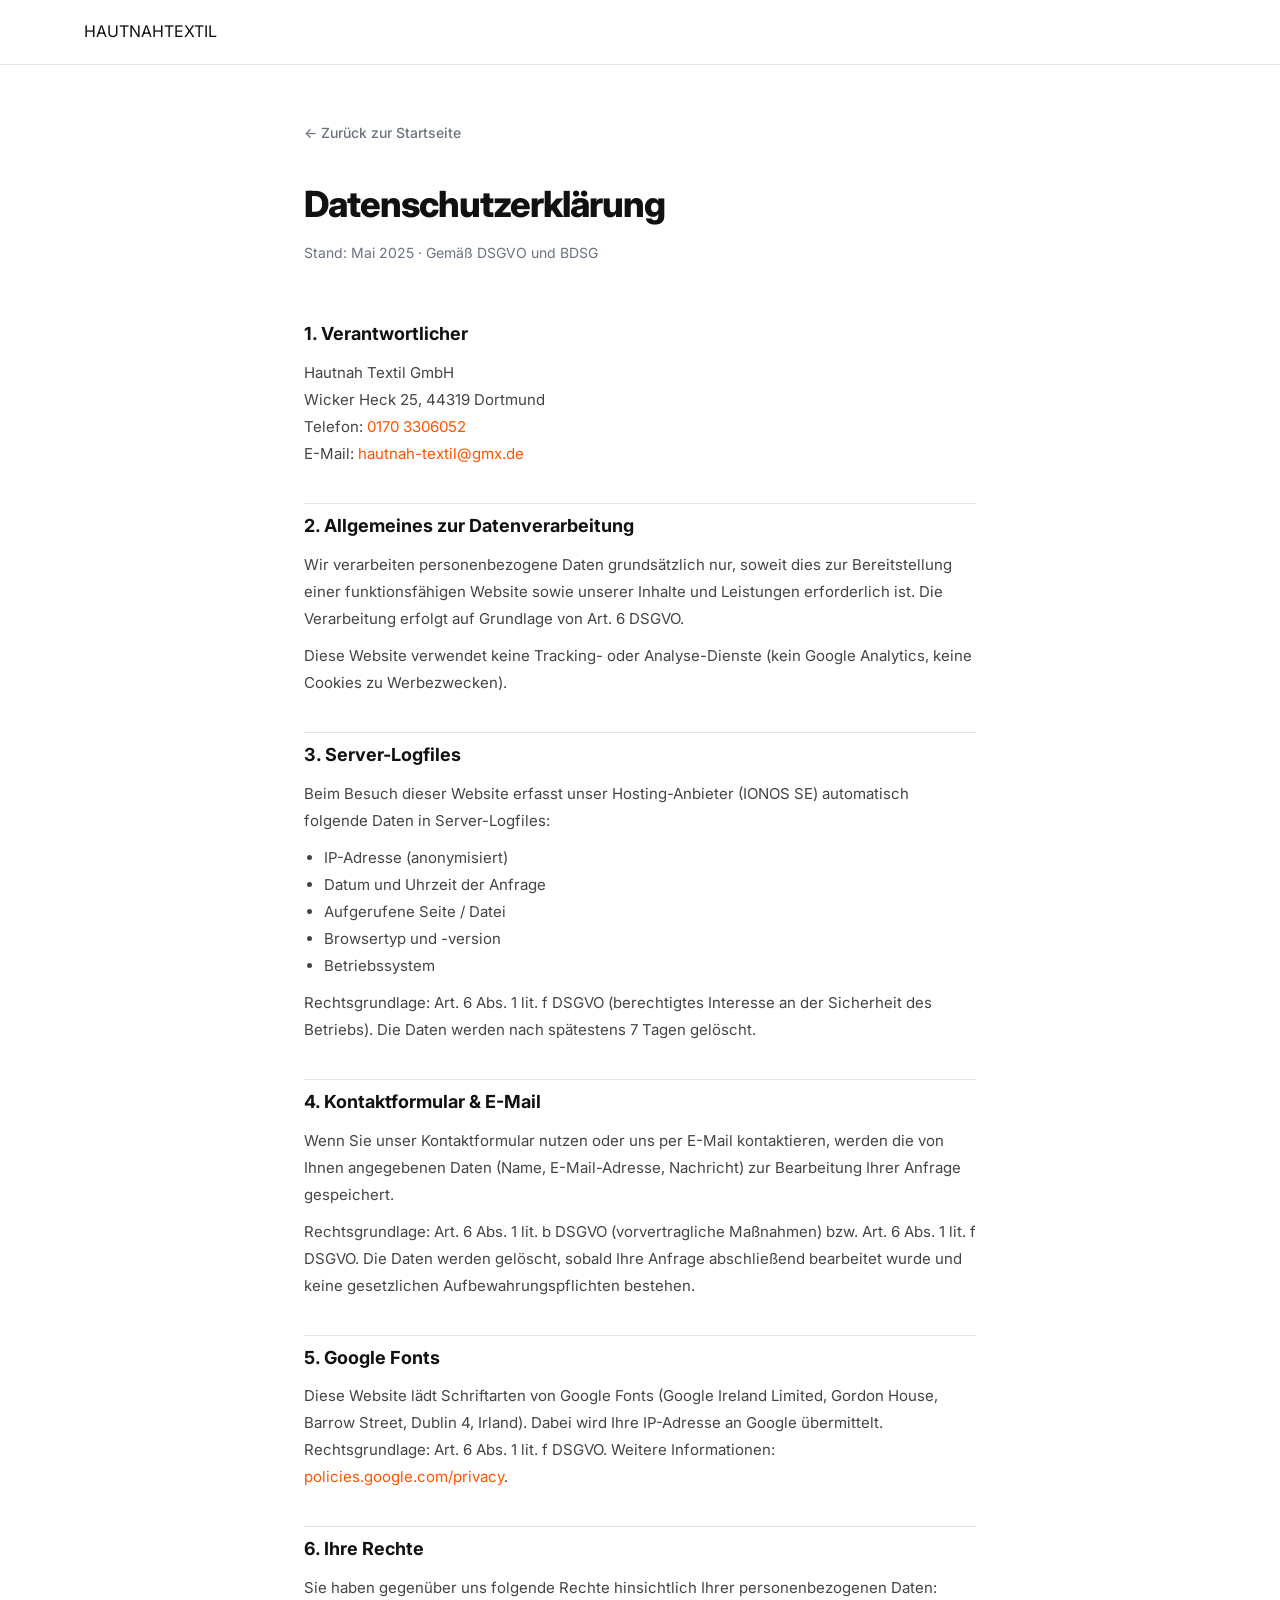
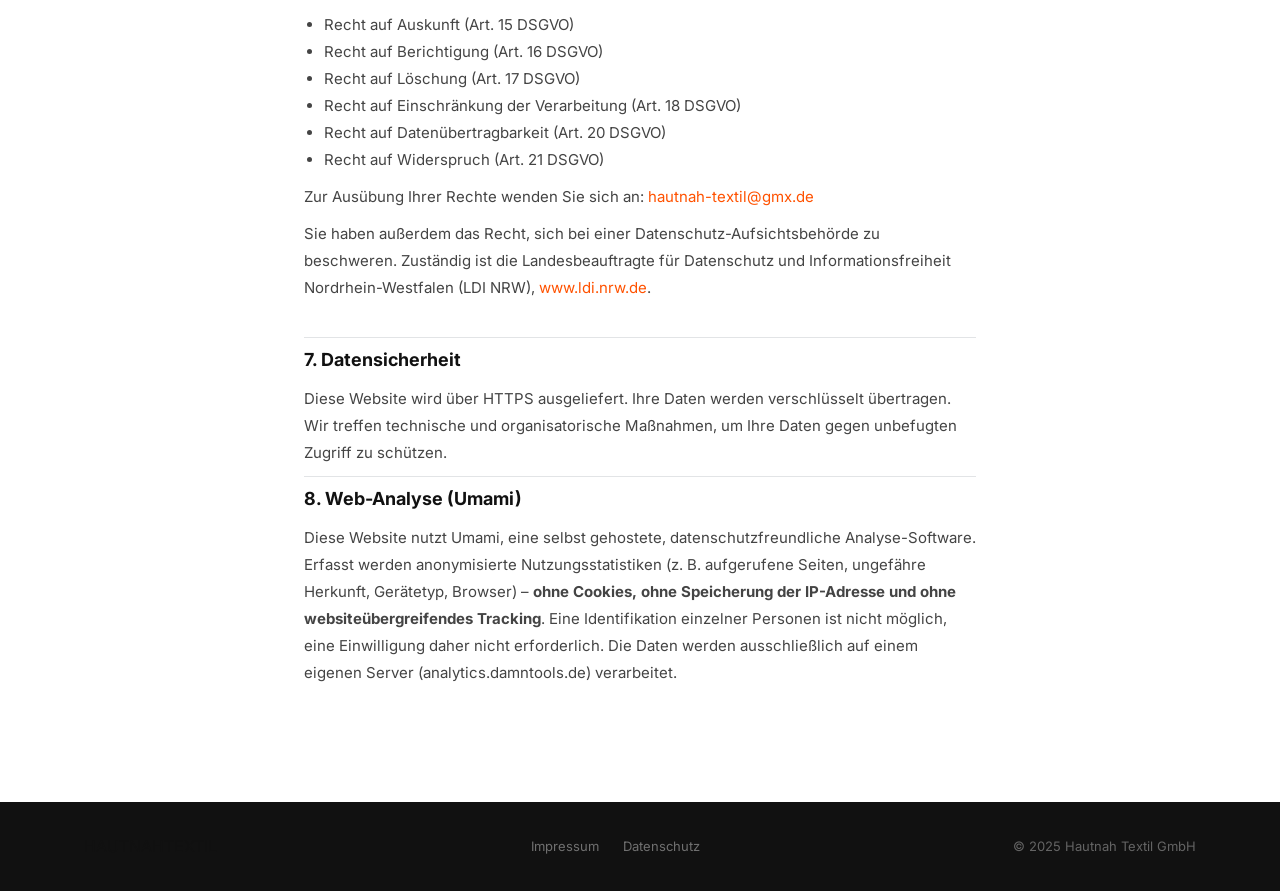
==== commit 60ecbde2: "Datenschutz: Abschnitt Web-Analyse (Umami, cookielos) ergänzt Co-Authored-By: Claude Opus 4.8 (1M co" ====
--- a/datenschutz.html
+++ b/datenschutz.html
@@ -99,6 +99,8 @@
     <div class="legal-section">
       <h2>7. Datensicherheit</h2>
       <p>Diese Website wird über HTTPS ausgeliefert. Ihre Daten werden verschlüsselt übertragen. Wir treffen technische und organisatorische Maßnahmen, um Ihre Daten gegen unbefugten Zugriff zu schützen.</p>
+      <h2>8. Web-Analyse (Umami)</h2>
+      <p>Diese Website nutzt Umami, eine selbst gehostete, datenschutzfreundliche Analyse-Software. Erfasst werden anonymisierte Nutzungsstatistiken (z.&nbsp;B. aufgerufene Seiten, ungefähre Herkunft, Gerätetyp, Browser) – <strong>ohne Cookies, ohne Speicherung der IP-Adresse und ohne websiteübergreifendes Tracking</strong>. Eine Identifikation einzelner Personen ist nicht möglich, eine Einwilligung daher nicht erforderlich. Die Daten werden ausschließlich auf einem eigenen Server (analytics.damntools.de) verarbeitet.</p>
     </div>
   </div>
 
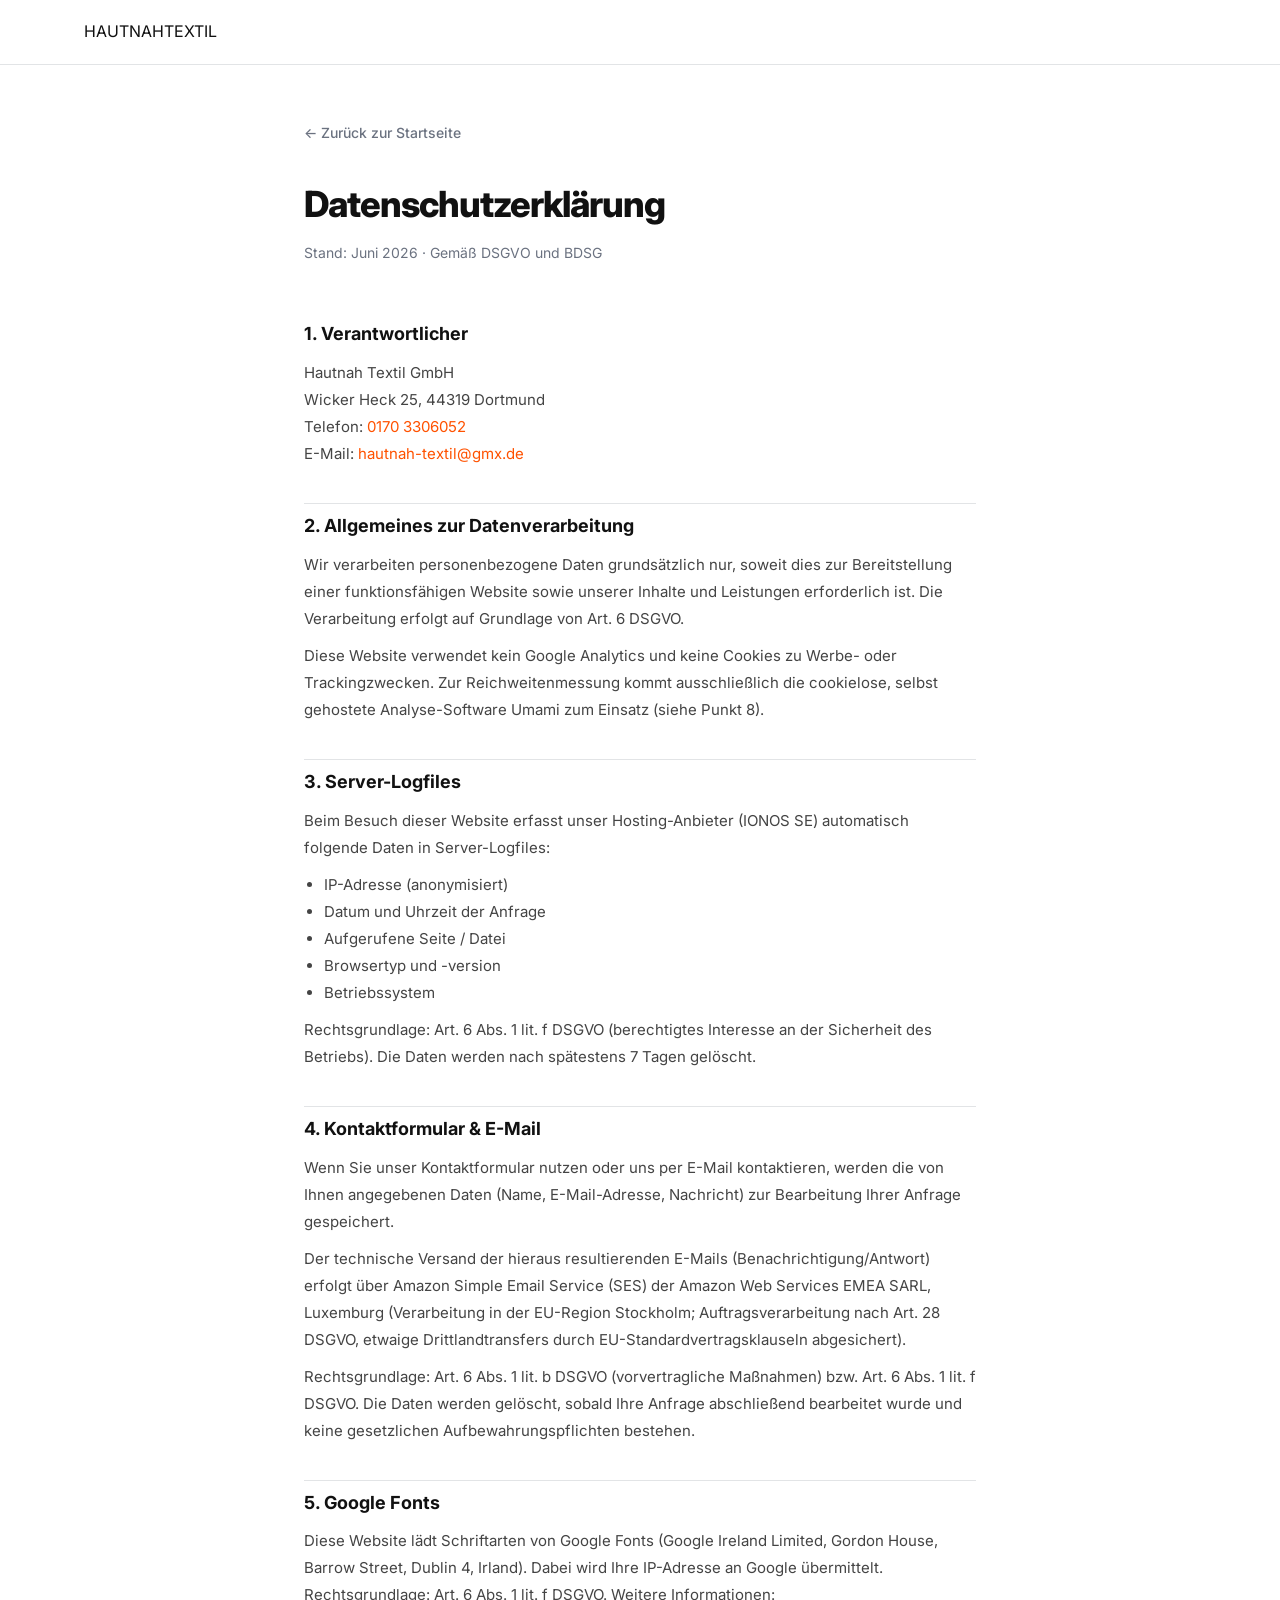
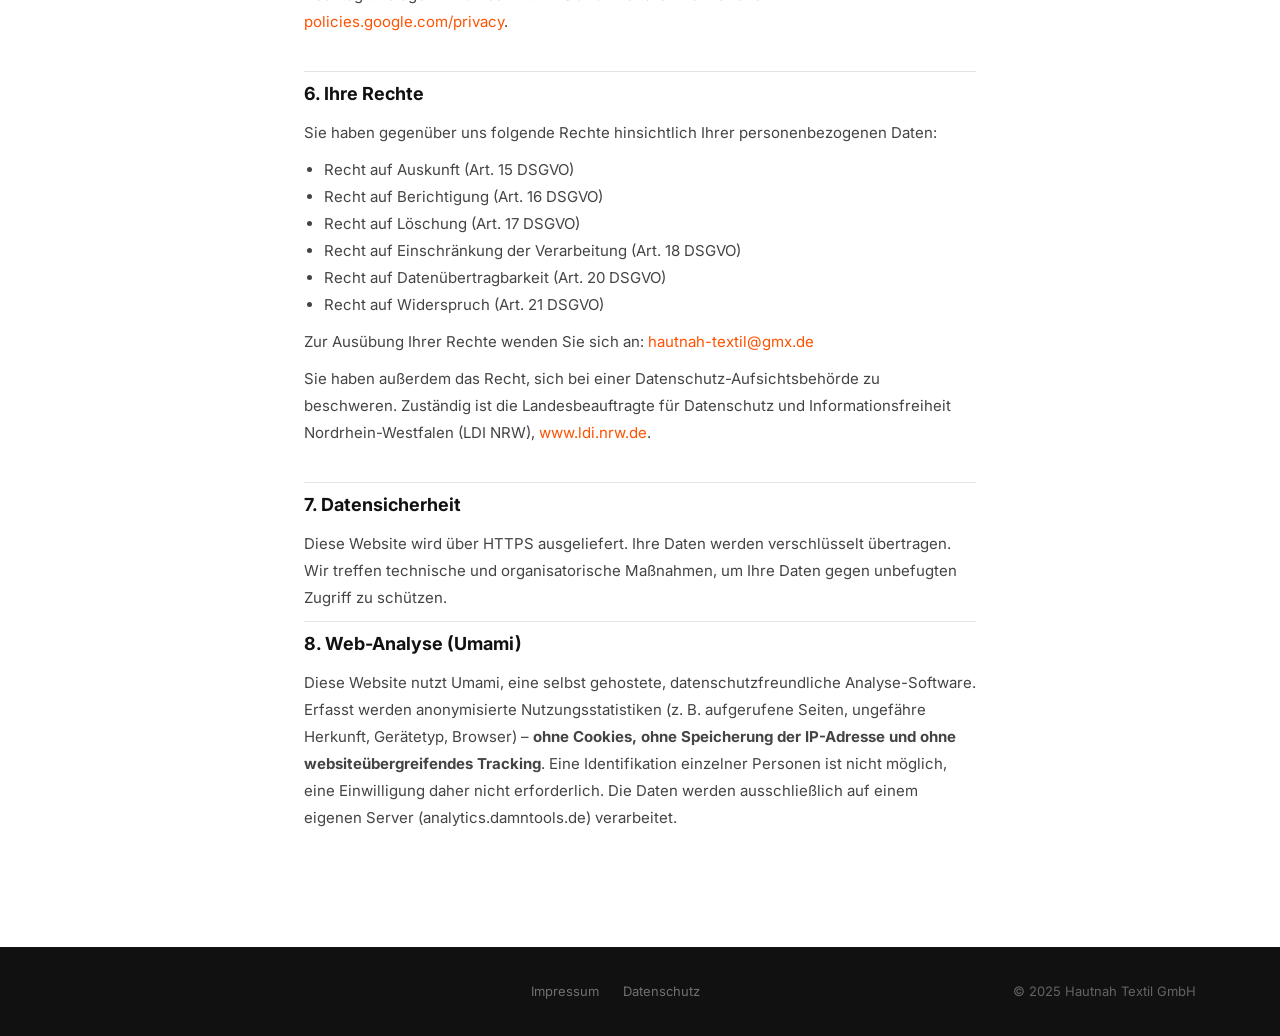
==== commit 4b8e5cca: "Datenschutz: §2 Umami/GA-Widerspruch aufgelöst, Amazon SES als Mailversand ergänzt, Stand Juni 2026 " ====
--- a/datenschutz.html
+++ b/datenschutz.html
@@ -39,7 +39,7 @@
   <div class="legal-wrap">
     <a href="index.html" class="back-link">← Zurück zur Startseite</a>
     <h1>Datenschutzerklärung</h1>
-    <p class="sub">Stand: Mai 2025 · Gemäß DSGVO und BDSG</p>
+    <p class="sub">Stand: Juni 2026 · Gemäß DSGVO und BDSG</p>
 
     <div class="legal-section">
       <h2>1. Verantwortlicher</h2>
@@ -54,7 +54,7 @@
     <div class="legal-section">
       <h2>2. Allgemeines zur Datenverarbeitung</h2>
       <p>Wir verarbeiten personenbezogene Daten grundsätzlich nur, soweit dies zur Bereitstellung einer funktionsfähigen Website sowie unserer Inhalte und Leistungen erforderlich ist. Die Verarbeitung erfolgt auf Grundlage von Art. 6 DSGVO.</p>
-      <p>Diese Website verwendet keine Tracking- oder Analyse-Dienste (kein Google Analytics, keine Cookies zu Werbezwecken).</p>
+      <p>Diese Website verwendet kein Google Analytics und keine Cookies zu Werbe- oder Trackingzwecken. Zur Reichweitenmessung kommt ausschließlich die cookielose, selbst gehostete Analyse-Software Umami zum Einsatz (siehe Punkt 8).</p>
     </div>
 
     <div class="legal-section">
@@ -73,6 +73,7 @@
     <div class="legal-section">
       <h2>4. Kontaktformular & E-Mail</h2>
       <p>Wenn Sie unser Kontaktformular nutzen oder uns per E-Mail kontaktieren, werden die von Ihnen angegebenen Daten (Name, E-Mail-Adresse, Nachricht) zur Bearbeitung Ihrer Anfrage gespeichert.</p>
+      <p>Der technische Versand der hieraus resultierenden E-Mails (Benachrichtigung/Antwort) erfolgt über Amazon Simple Email Service (SES) der Amazon Web Services EMEA SARL, Luxemburg (Verarbeitung in der EU-Region Stockholm; Auftragsverarbeitung nach Art. 28 DSGVO, etwaige Drittlandtransfers durch EU-Standardvertragsklauseln abgesichert).</p>
       <p>Rechtsgrundlage: Art. 6 Abs. 1 lit. b DSGVO (vorvertragliche Maßnahmen) bzw. Art. 6 Abs. 1 lit. f DSGVO. Die Daten werden gelöscht, sobald Ihre Anfrage abschließend bearbeitet wurde und keine gesetzlichen Aufbewahrungspflichten bestehen.</p>
     </div>
 
